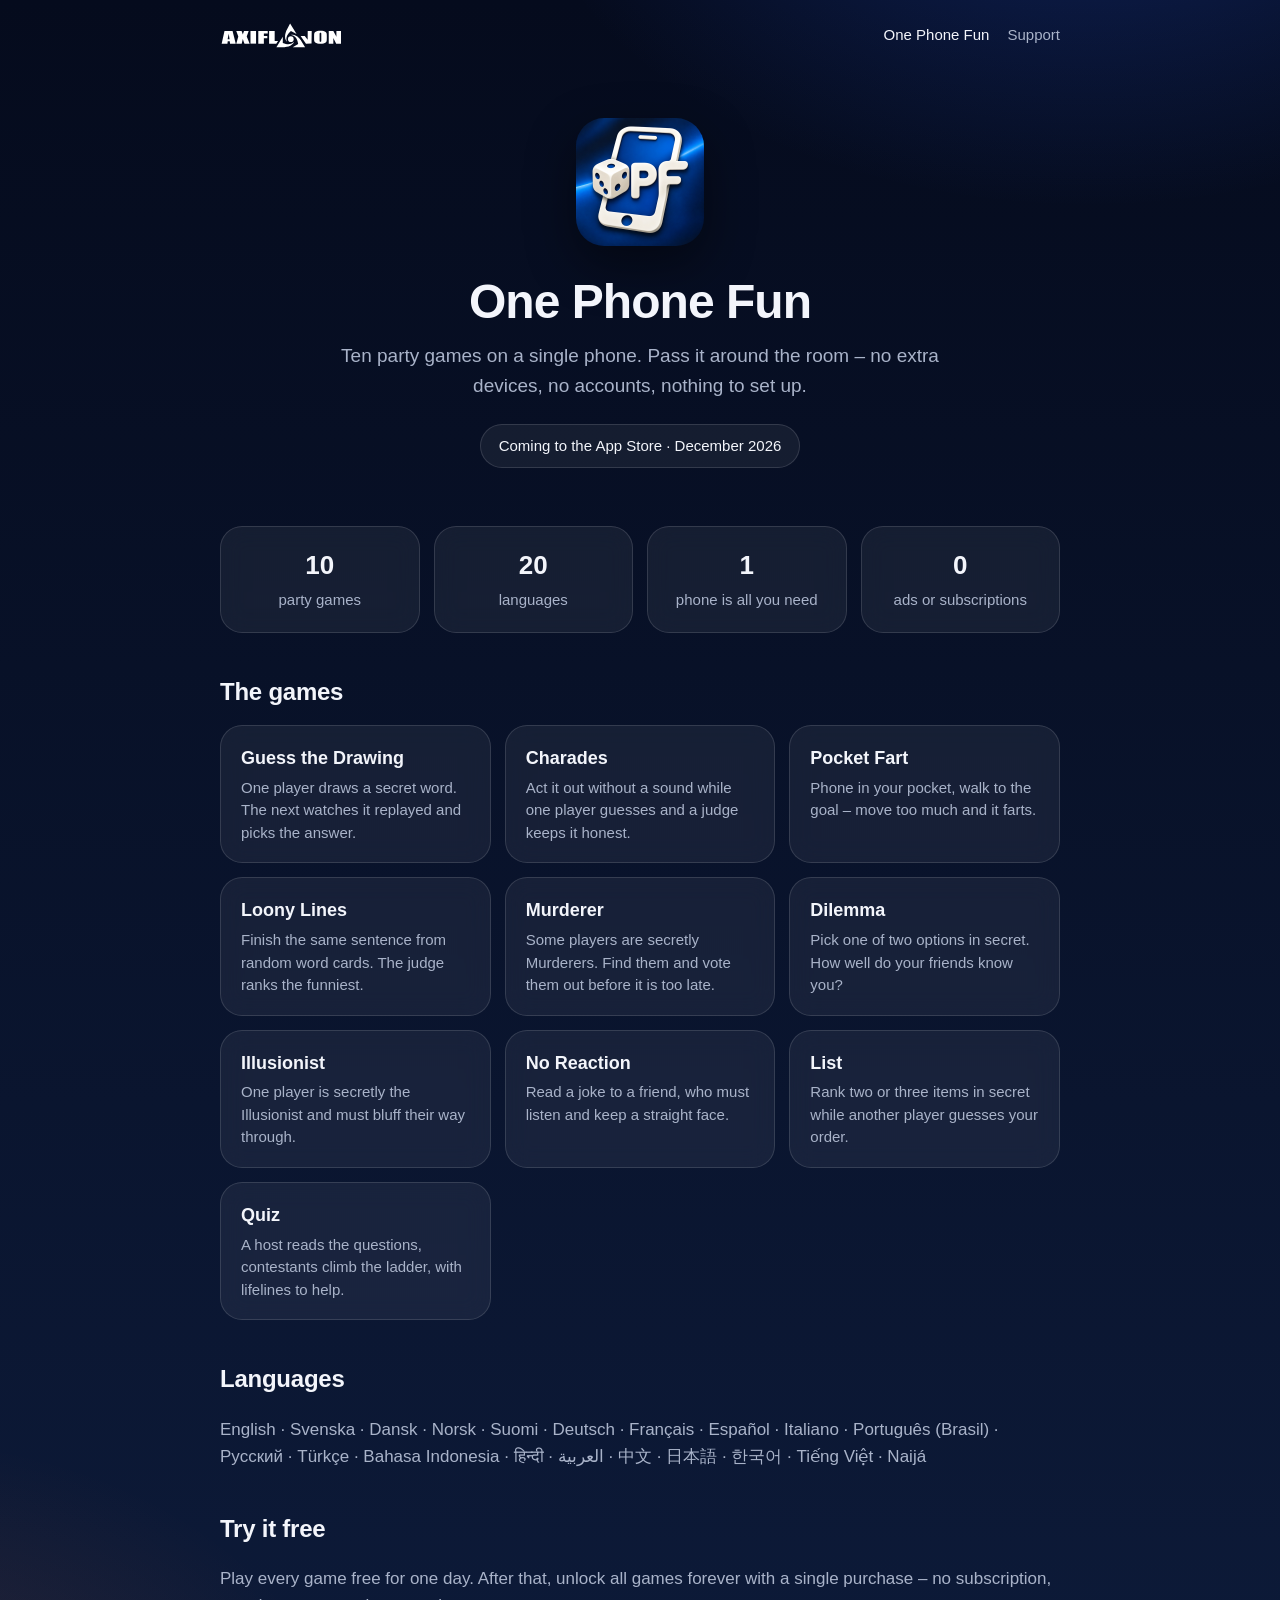
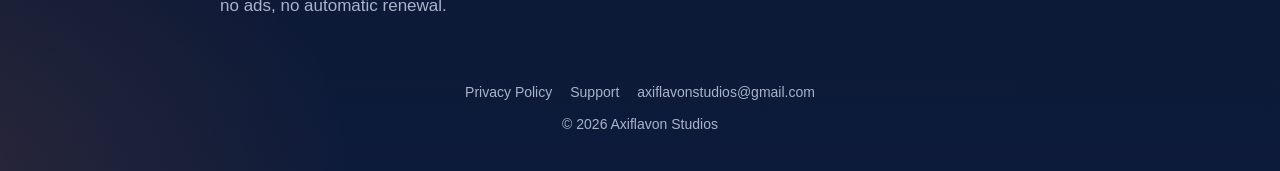
==== onephonefun/index.html @ 43b9fa29 "Website: Axiflavon Studios home, One Phone Fun page, privacy policy and support Co-Authored-By: Clau" ====
<!doctype html>
<html lang="en">
<head>
  <meta charset="utf-8">
  <meta name="viewport" content="width=device-width, initial-scale=1">
  <title>One Phone Fun</title>
  <meta name="description" content="One Phone Fun – ten party games on a single phone, in 20 languages. No subscription, no ads.">
  <link rel="icon" href="/assets/apple-touch-icon.png" type="image/png">
  <link rel="apple-touch-icon" href="/assets/apple-touch-icon.png">
  <link rel="stylesheet" href="/assets/style.css">
</head>
<body>
  <header class="site-header">
    <div class="wrap">
      <a class="brand" href="/" aria-label="Axiflavon Studios home">
        <img src="/assets/axiflavon-wordmark.svg" alt="Axiflavon">
      </a>
      <nav class="nav">
        <a href="/onephonefun/" aria-current="page">One Phone Fun</a>
        <a href="/onephonefun/support/">Support</a>
      </nav>
    </div>
  </header>

  <main class="wrap">
    <section class="hero">
      <img class="app-icon" src="/assets/onephonefun-icon.png" alt="One Phone Fun app icon">
      <h1>One Phone Fun</h1>
      <p class="lead">Ten party games on a single phone. Pass it around the room – no extra devices, no accounts, nothing to set up.</p>
      <span class="badge">Coming to the App Store &middot; December 2026</span>
    </section>

    <section class="facts">
      <div class="card"><strong>10</strong><span>party games</span></div>
      <div class="card"><strong>20</strong><span>languages</span></div>
      <div class="card"><strong>1</strong><span>phone is all you need</span></div>
      <div class="card"><strong>0</strong><span>ads or subscriptions</span></div>
    </section>

    <h2>The games</h2>
    <div class="grid">
      <div class="card">
        <h3>Guess the Drawing</h3>
        <p>One player draws a secret word. The next watches it replayed and picks the answer.</p>
      </div>
      <div class="card">
        <h3>Charades</h3>
        <p>Act it out without a sound while one player guesses and a judge keeps it honest.</p>
      </div>
      <div class="card">
        <h3>Pocket Fart</h3>
        <p>Phone in your pocket, walk to the goal – move too much and it farts.</p>
      </div>
      <div class="card">
        <h3>Loony Lines</h3>
        <p>Finish the same sentence from random word cards. The judge ranks the funniest.</p>
      </div>
      <div class="card">
        <h3>Murderer</h3>
        <p>Some players are secretly Murderers. Find them and vote them out before it is too late.</p>
      </div>
      <div class="card">
        <h3>Dilemma</h3>
        <p>Pick one of two options in secret. How well do your friends know you?</p>
      </div>
      <div class="card">
        <h3>Illusionist</h3>
        <p>One player is secretly the Illusionist and must bluff their way through.</p>
      </div>
      <div class="card">
        <h3>No Reaction</h3>
        <p>Read a joke to a friend, who must listen and keep a straight face.</p>
      </div>
      <div class="card">
        <h3>List</h3>
        <p>Rank two or three items in secret while another player guesses your order.</p>
      </div>
      <div class="card">
        <h3>Quiz</h3>
        <p>A host reads the questions, contestants climb the ladder, with lifelines to help.</p>
      </div>
    </div>

    <h2>Languages</h2>
    <p class="languages">English &middot; Svenska &middot; Dansk &middot; Norsk &middot; Suomi &middot; Deutsch &middot; Français &middot; Español &middot; Italiano &middot; Português (Brasil) &middot; Русский &middot; Türkçe &middot; Bahasa Indonesia &middot; हिन्दी &middot; العربية &middot; 中文 &middot; 日本語 &middot; 한국어 &middot; Tiếng Việt &middot; Naijá</p>

    <h2>Try it free</h2>
    <p class="languages">Play every game free for one day. After that, unlock all games forever with a single purchase – no subscription, no ads, no automatic renewal.</p>
  </main>

  <footer class="site-footer">
    <div class="wrap">
      <div class="links">
        <a href="/onephonefun/privacy/">Privacy Policy</a>
        <a href="/onephonefun/support/">Support</a>
        <a href="mailto:axiflavonstudios@gmail.com">axiflavonstudios@gmail.com</a>
      </div>
      <div>&copy; 2026 Axiflavon Studios</div>
    </div>
  </footer>
</body>
</html>
---- assets/style.css ----
:root {
  --bg-top: #050b1d;
  --bg-bottom: #0d1b3a;
  --glow: #2a62ff;
  --text: #f3f5fb;
  --muted: #a9b3c9;
  --card: rgba(255, 255, 255, 0.06);
  --card-border: rgba(255, 255, 255, 0.13);
  --accent: #7fb0ff;
  --radius: 22px;
}

* {
  box-sizing: border-box;
}

html {
  -webkit-text-size-adjust: 100%;
  min-height: 100%;
  background-color: var(--bg-bottom);
  background-image:
    radial-gradient(60rem 40rem at 85% -10%, rgba(42, 98, 255, 0.28), transparent 60%),
    radial-gradient(50rem 35rem at -10% 100%, rgba(255, 122, 48, 0.14), transparent 60%),
    linear-gradient(180deg, var(--bg-top), var(--bg-bottom));
}

body {
  margin: 0;
  min-height: 100vh;
  color: var(--text);
  background: transparent;
  font-family: -apple-system, BlinkMacSystemFont, "SF Pro Text", "Segoe UI",
    Roboto, "Helvetica Neue", Arial, sans-serif;
  font-size: 17px;
  line-height: 1.6;
}

a {
  color: var(--accent);
  text-decoration: none;
}

a:hover {
  text-decoration: underline;
}

.wrap {
  width: 100%;
  max-width: 880px;
  margin: 0 auto;
  padding: 0 20px;
}

/* Header */
.site-header {
  padding: 22px 0;
}

.site-header .wrap {
  display: flex;
  align-items: center;
  justify-content: space-between;
  gap: 16px;
}

.brand {
  display: inline-flex;
  align-items: center;
}

.brand img {
  height: 26px;
  width: auto;
  display: block;
}

.nav {
  display: flex;
  gap: 18px;
  font-size: 15px;
}

.nav a {
  color: var(--muted);
}

.nav a:hover,
.nav a[aria-current="page"] {
  color: var(--text);
  text-decoration: none;
}

/* Hero */
.hero {
  text-align: center;
  padding: 48px 0 28px;
}

.hero .symbol {
  width: 96px;
  height: auto;
  margin-bottom: 20px;
}

.hero .app-icon {
  width: 128px;
  height: 128px;
  border-radius: 28px;
  box-shadow: 0 18px 50px rgba(0, 0, 0, 0.45);
  margin-bottom: 22px;
}

h1 {
  font-size: clamp(32px, 6vw, 48px);
  line-height: 1.1;
  letter-spacing: -0.02em;
  margin: 0 0 12px;
}

h2 {
  font-size: 24px;
  letter-spacing: -0.01em;
  margin: 40px 0 14px;
}

h3 {
  font-size: 18px;
  margin: 26px 0 6px;
}

.lead {
  font-size: 19px;
  color: var(--muted);
  max-width: 620px;
  margin: 0 auto;
}

.badge {
  display: inline-block;
  margin-top: 22px;
  padding: 9px 18px;
  border-radius: 999px;
  border: 1px solid var(--card-border);
  background: var(--card);
  font-size: 15px;
  color: var(--text);
}

/* Cards */
.card {
  background: var(--card);
  border: 1px solid var(--card-border);
  border-radius: var(--radius);
  padding: 24px;
  backdrop-filter: blur(12px);
  -webkit-backdrop-filter: blur(12px);
}

.app-card {
  display: flex;
  align-items: center;
  gap: 20px;
  margin: 36px 0;
  color: var(--text);
}

.app-card:hover {
  text-decoration: none;
  border-color: rgba(255, 255, 255, 0.28);
}

.app-card img {
  width: 84px;
  height: 84px;
  border-radius: 20px;
  flex: none;
}

.app-card h2 {
  margin: 0 0 4px;
  font-size: 22px;
}

.app-card p {
  margin: 0;
  color: var(--muted);
}

.grid {
  display: grid;
  grid-template-columns: repeat(auto-fill, minmax(240px, 1fr));
  gap: 14px;
}

.grid .card {
  padding: 18px 20px;
}

.grid h3 {
  margin: 0 0 4px;
}

.grid p {
  margin: 0;
  color: var(--muted);
  font-size: 15px;
  line-height: 1.5;
}

.facts {
  display: grid;
  grid-template-columns: repeat(auto-fit, minmax(170px, 1fr));
  gap: 14px;
  margin-top: 30px;
}

.facts .card {
  text-align: center;
  padding: 18px;
}

.facts strong {
  display: block;
  font-size: 26px;
}

.facts span {
  color: var(--muted);
  font-size: 15px;
}

.languages {
  color: var(--muted);
}

/* Text pages */
.doc {
  padding-top: 28px;
  padding-bottom: 20px;
}

.doc .card {
  margin-top: 24px;
}

.doc p,
.doc li {
  color: #d9deea;
}

.doc ul {
  padding-left: 22px;
}

.doc li {
  margin: 6px 0;
}

.meta {
  color: var(--muted);
  font-size: 15px;
}

.contact {
  text-align: center;
  padding: 30px 24px;
}

.contact .email {
  font-size: 20px;
  font-weight: 600;
  word-break: break-all;
}

/* Footer */
.site-footer {
  padding: 44px 0 36px;
  color: var(--muted);
  font-size: 14px;
  text-align: center;
}

.site-footer a {
  color: var(--muted);
}

.site-footer .links {
  display: flex;
  justify-content: center;
  flex-wrap: wrap;
  gap: 8px 18px;
  margin-bottom: 10px;
}

@media (max-width: 560px) {
  body {
    font-size: 16px;
  }

  .wrap {
    padding: 0 16px;
  }

  .nav {
    gap: 14px;
    font-size: 14px;
  }

  .brand img {
    height: 20px;
  }

  .hero {
    padding-top: 30px;
  }

  .app-card {
    align-items: flex-start;
  }

  .app-card img {
    width: 64px;
    height: 64px;
    border-radius: 15px;
  }
}
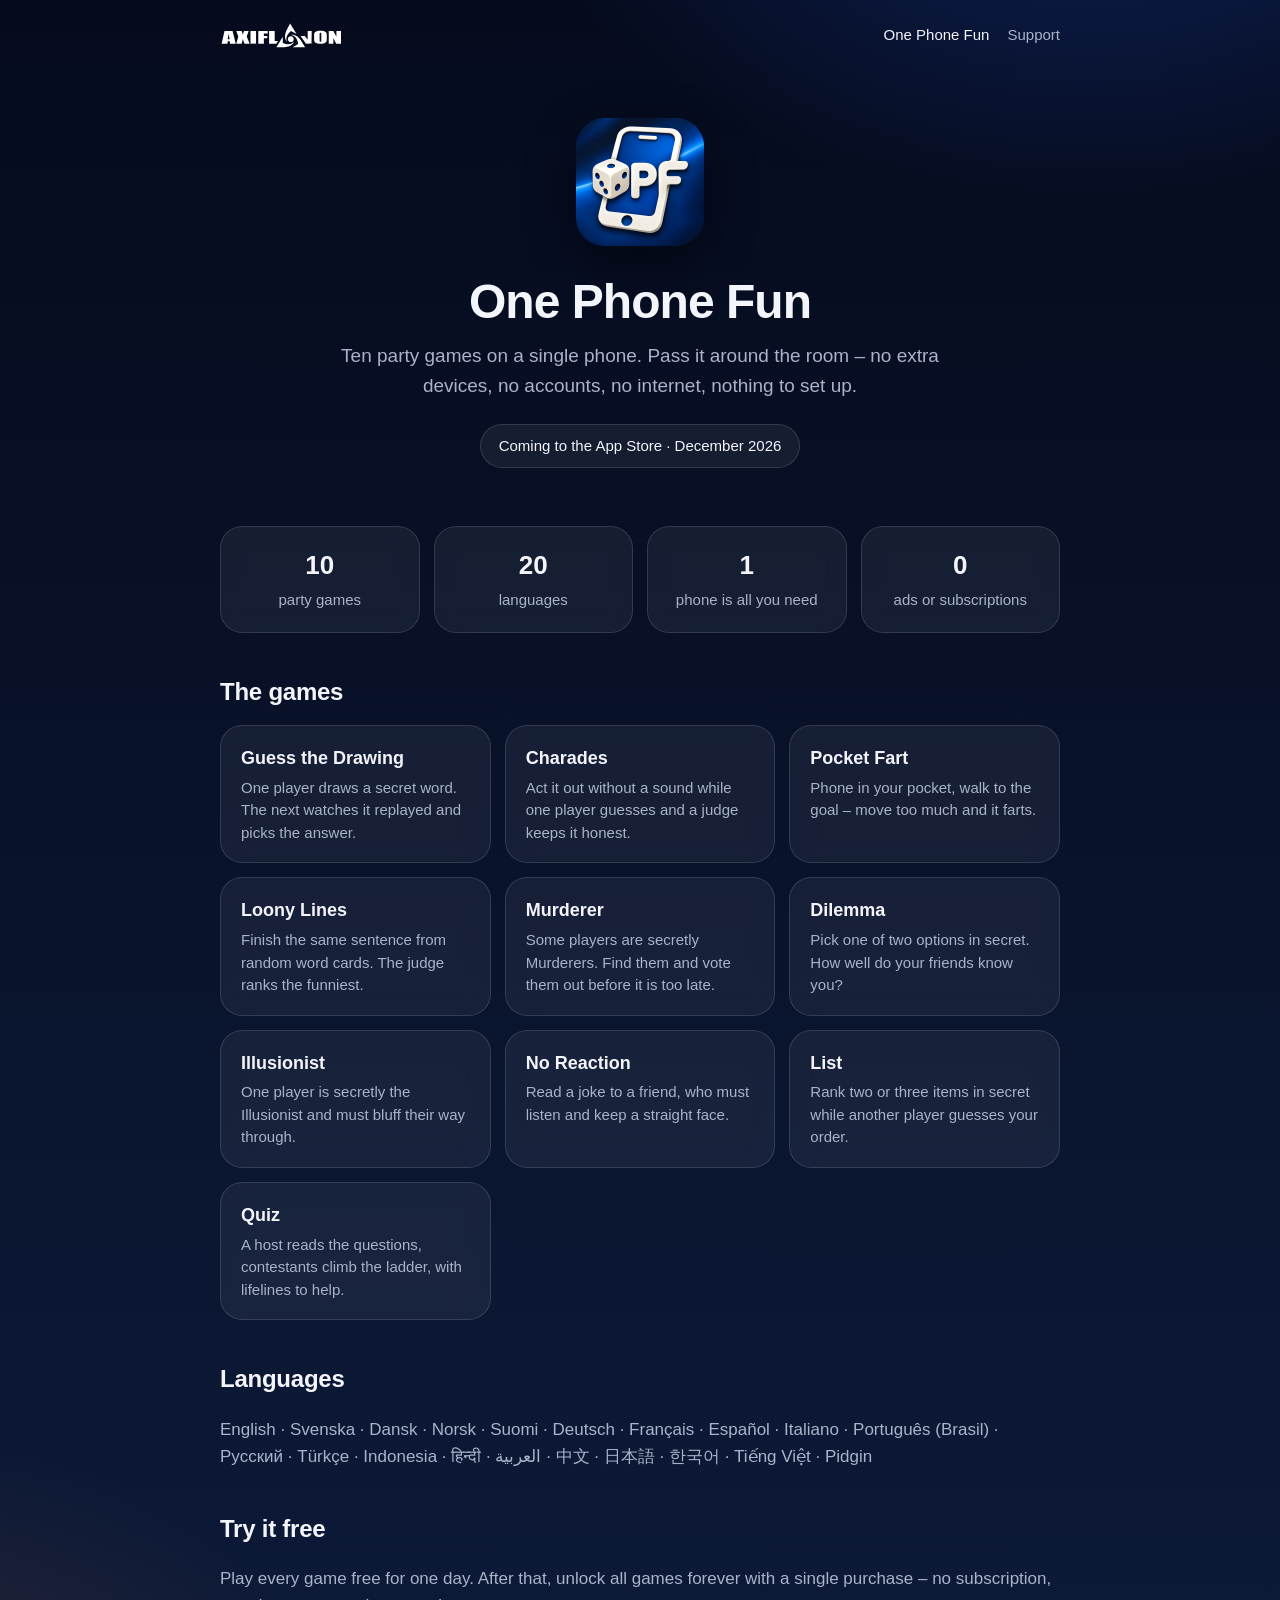
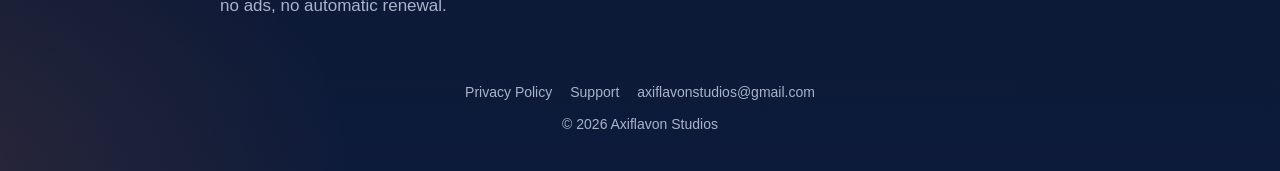
==== commit b85940c1: "One Phone Fun page: no internet needed, language names as in the app; privacy policy: the app rememb" ====
--- a/onephonefun/index.html
+++ b/onephonefun/index.html
@@ -26,7 +26,7 @@
     <section class="hero">
       <img class="app-icon" src="/assets/onephonefun-icon.png" alt="One Phone Fun app icon">
       <h1>One Phone Fun</h1>
-      <p class="lead">Ten party games on a single phone. Pass it around the room – no extra devices, no accounts, nothing to set up.</p>
+      <p class="lead">Ten party games on a single phone. Pass it around the room – no extra devices, no accounts, no internet, nothing to set up.</p>
       <span class="badge">Coming to the App Store &middot; December 2026</span>
     </section>
 
@@ -82,7 +82,7 @@
     </div>
 
     <h2>Languages</h2>
-    <p class="languages">English &middot; Svenska &middot; Dansk &middot; Norsk &middot; Suomi &middot; Deutsch &middot; Français &middot; Español &middot; Italiano &middot; Português (Brasil) &middot; Русский &middot; Türkçe &middot; Bahasa Indonesia &middot; हिन्दी &middot; العربية &middot; 中文 &middot; 日本語 &middot; 한국어 &middot; Tiếng Việt &middot; Naijá</p>
+    <p class="languages">English &middot; Svenska &middot; Dansk &middot; Norsk &middot; Suomi &middot; Deutsch &middot; Français &middot; Español &middot; Italiano &middot; Português (Brasil) &middot; Русский &middot; Türkçe &middot; Indonesia &middot; हिन्दी &middot; العربية &middot; 中文 &middot; 日本語 &middot; 한국어 &middot; Tiếng Việt &middot; Pidgin</p>
 
     <h2>Try it free</h2>
     <p class="languages">Play every game free for one day. After that, unlock all games forever with a single purchase – no subscription, no ads, no automatic renewal.</p>
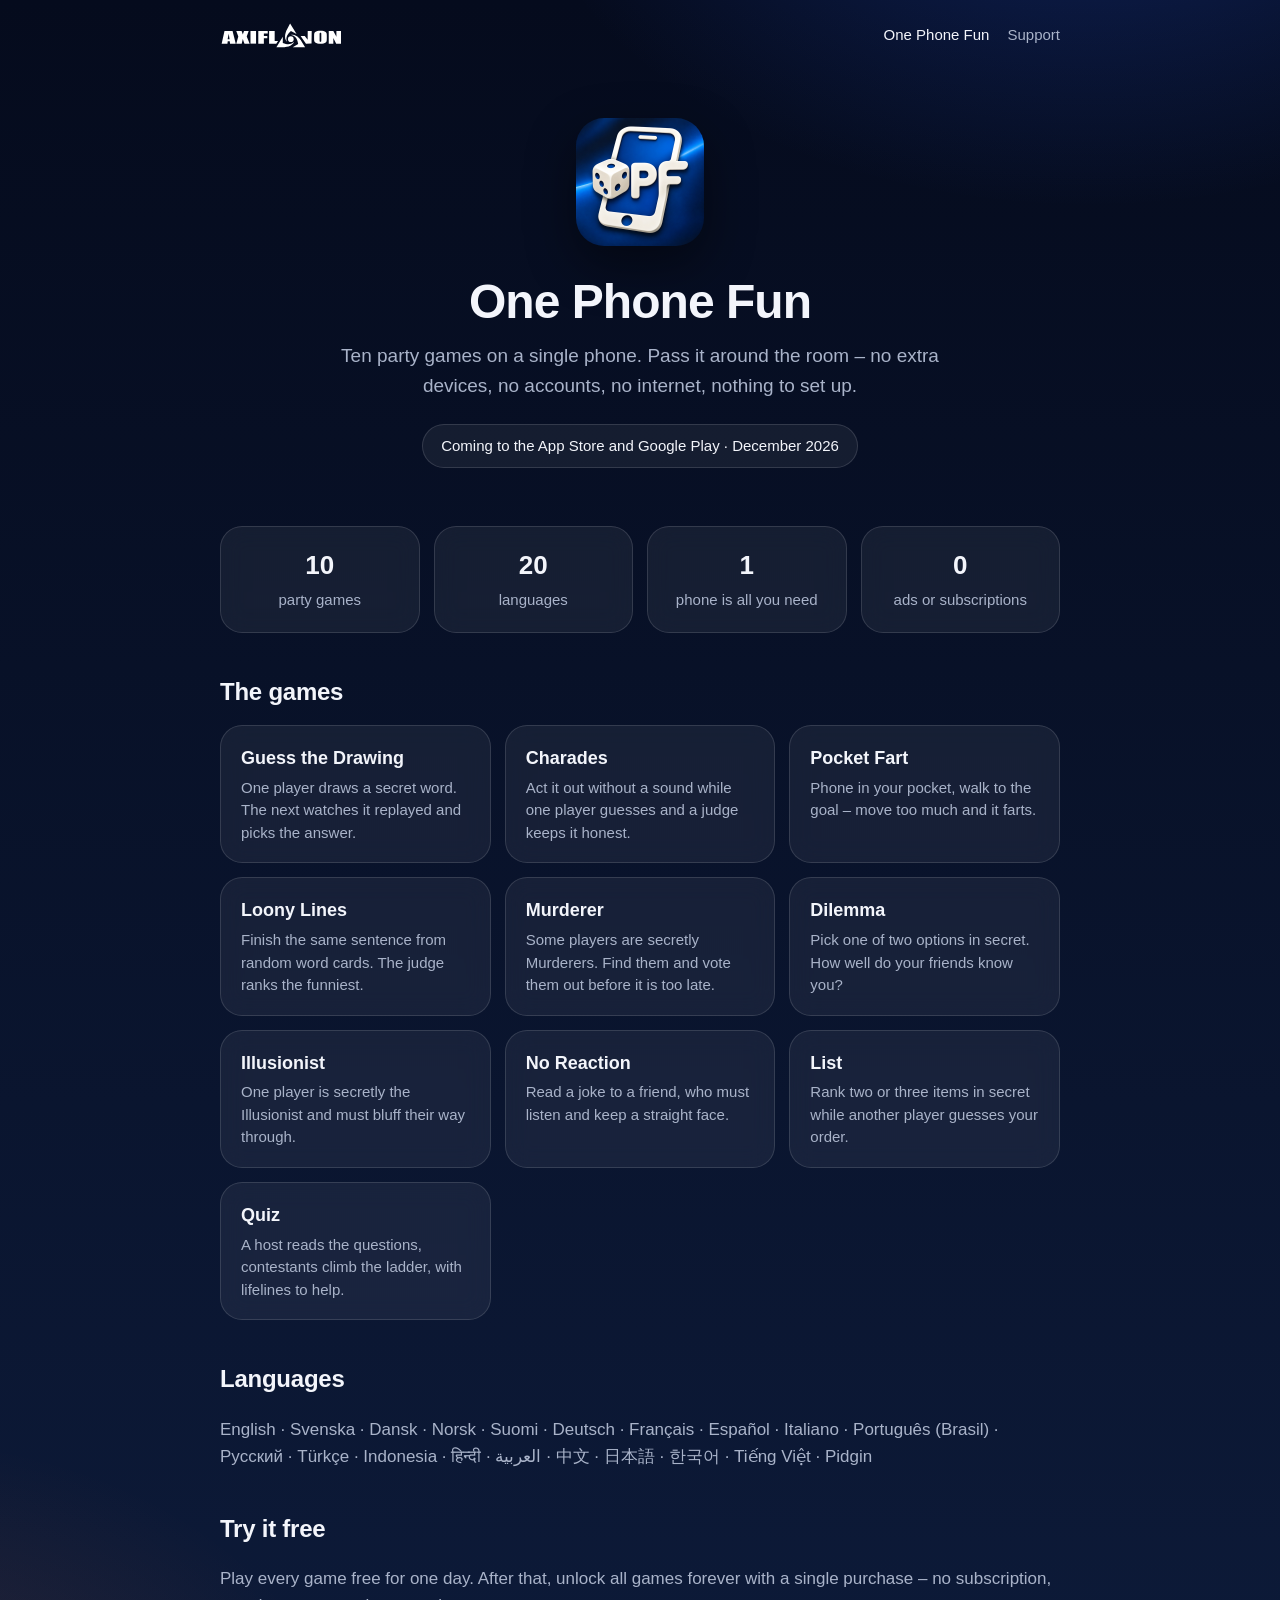
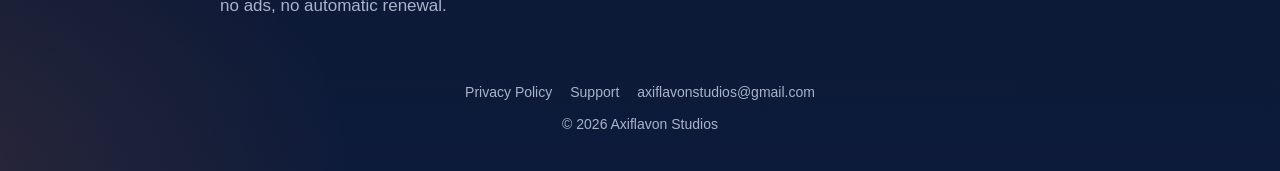
==== commit e8fe9489: "One Phone Fun: Google Play in support answers and on the app page Co-Authored-By: Claude Opus 5.5 <n" ====
--- a/onephonefun/index.html
+++ b/onephonefun/index.html
@@ -27,7 +27,7 @@
       <img class="app-icon" src="/assets/onephonefun-icon.png" alt="One Phone Fun app icon">
       <h1>One Phone Fun</h1>
       <p class="lead">Ten party games on a single phone. Pass it around the room – no extra devices, no accounts, no internet, nothing to set up.</p>
-      <span class="badge">Coming to the App Store &middot; December 2026</span>
+      <span class="badge">Coming to the App Store and Google Play &middot; December 2026</span>
     </section>
 
     <section class="facts">
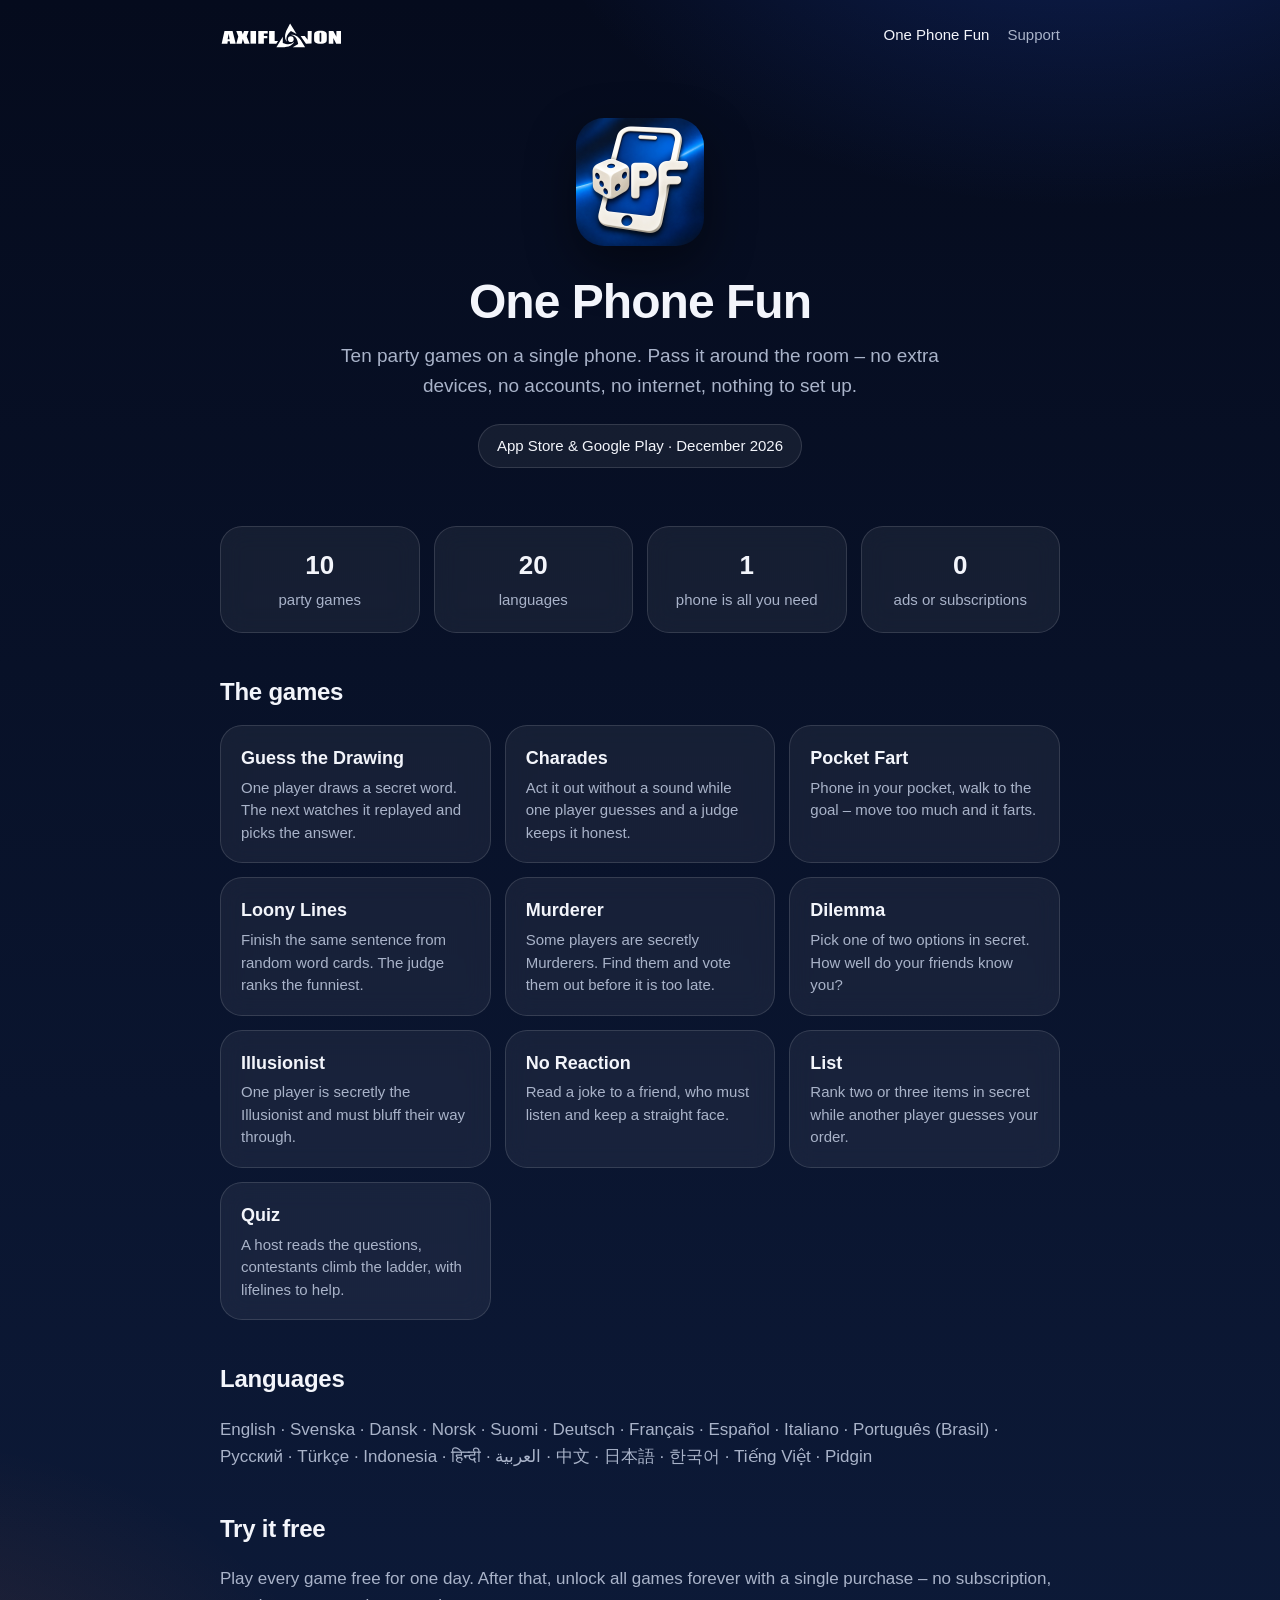
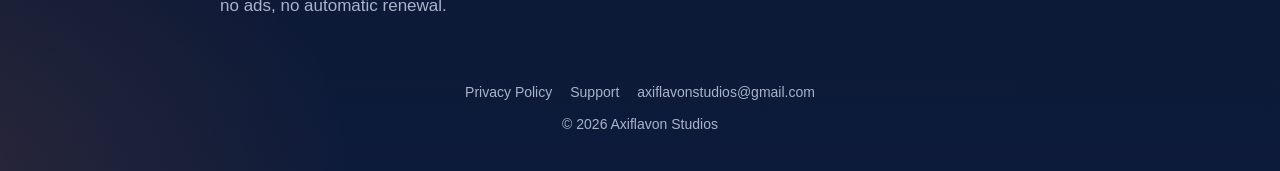
==== commit 32ebe7d1: "One Phone Fun page: shorter store badge so it fits one line on phones Co-Authored-By: Claude Opus 5." ====
--- a/onephonefun/index.html
+++ b/onephonefun/index.html
@@ -27,7 +27,7 @@
       <img class="app-icon" src="/assets/onephonefun-icon.png" alt="One Phone Fun app icon">
       <h1>One Phone Fun</h1>
       <p class="lead">Ten party games on a single phone. Pass it around the room – no extra devices, no accounts, no internet, nothing to set up.</p>
-      <span class="badge">Coming to the App Store and Google Play &middot; December 2026</span>
+      <span class="badge">App Store &amp; Google Play &middot; December 2026</span>
     </section>
 
     <section class="facts">
